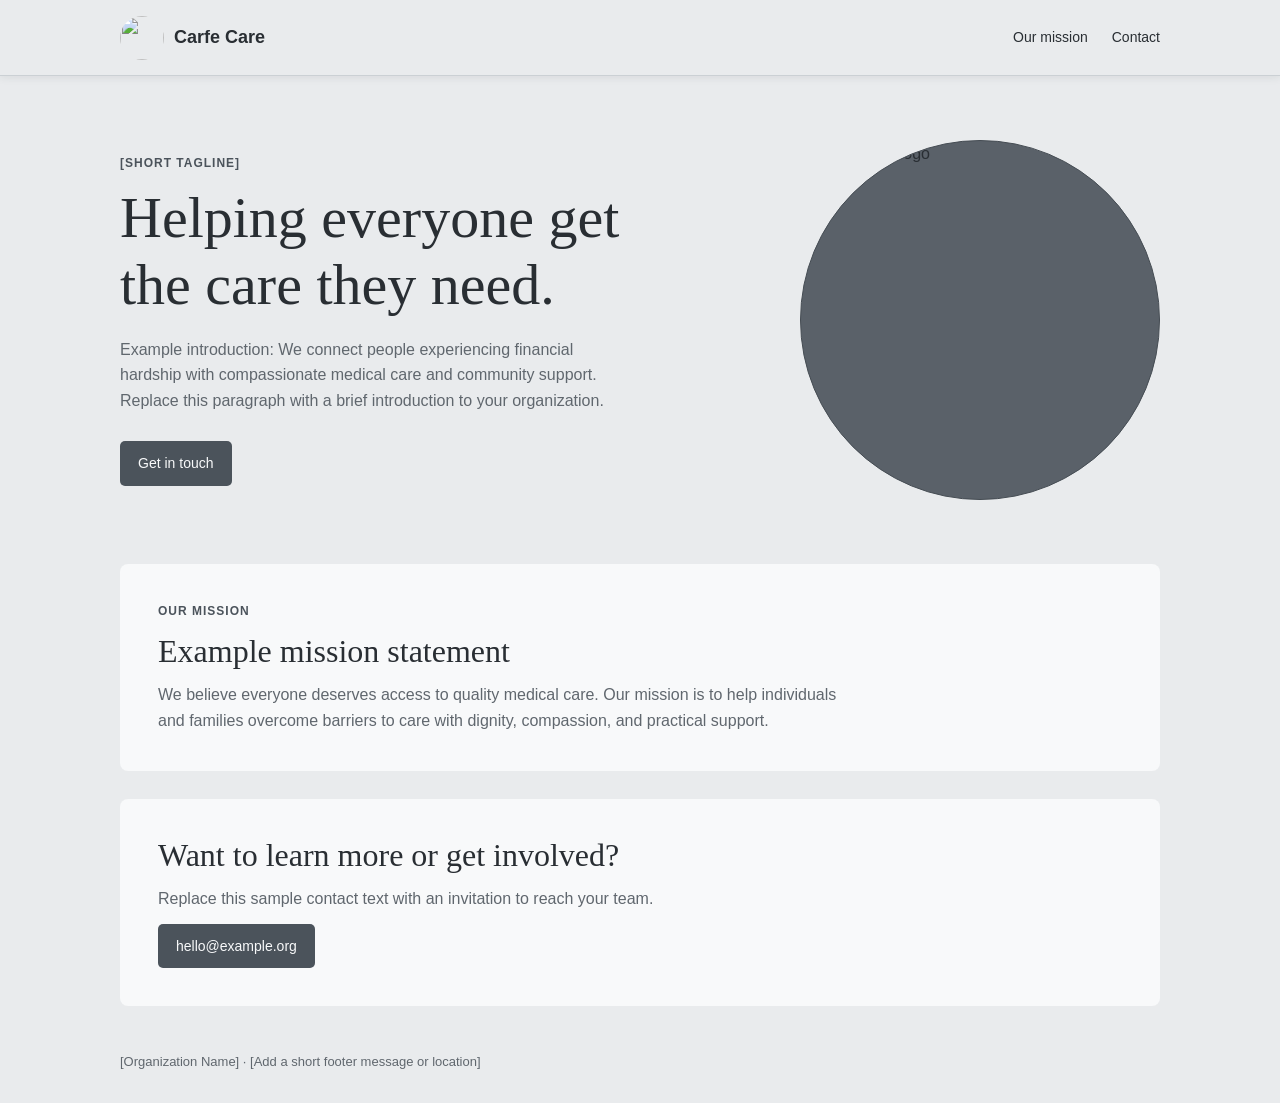
==== index.html @ 0391a75c "Add files via upload" ====
<!DOCTYPE html>
<html lang="en">
<head>
    <meta charset="UTF-8">
    <meta name="viewport" content="width=device-width, initial-scale=1.0">
    <meta name="description" content="Example nonprofit homepage. Replace this description with your organization's introduction.">
    <title>Carfe Care | Home</title>
    <link rel="stylesheet" href="styles.css">
    <script src="script.js" defer></script>
</head>
<body>
    <header class="site-header">
        <a class="site-name" href="#home">
            <img class="site-logo" src="assets/CarfeCareLogo.jpg" alt="" width="44" height="44">
            <span>Carfe Care</span>
        </a>
        <nav aria-label="Main navigation">
            <a href="#mission">Our mission</a>
            <a href="#contact">Contact</a>
        </nav>
    </header>

    <main>
        <section class="intro" id="home">
            <div class="intro-copy">
                <p class="eyebrow">[Short tagline]</p>
                <h1>Helping everyone get the care they need.</h1>
                <p>
                    Example introduction: We connect people experiencing financial
                    hardship with compassionate medical care and community support.
                    Replace this paragraph with a brief introduction to your organization.
                </p>
                <a class="button" href="#contact">Get in touch</a>
            </div>

            <div class="logo-area">
                <div class="logo-frame">
                    <img
                        class="logo-image"
                        src="assets/CarfeCareLogo.jpg"
                        alt="Carfe Care logo"
                        width="720"
                        height="720">
                </div>
            </div>
        </section>

        <section class="mission" id="mission">
            <p class="eyebrow">Our mission</p>
            <h2>Example mission statement</h2>
            <p>
                We believe everyone deserves access to quality medical care.
                Our mission is to help individuals and families overcome barriers
                to care with dignity, compassion, and practical support.
            </p>
        </section>

        <section class="contact" id="contact">
            <h2>Want to learn more or get involved?</h2>
            <p>Replace this sample contact text with an invitation to reach your team.</p>
            <!-- Replace the sample email address with your organization's email. -->
            <a class="button" href="mailto:hello@example.org">hello@example.org</a>
        </section>
    </main>

    <footer>
        <p>[Organization Name] · [Add a short footer message or location]</p>
    </footer>
</body>
</html>
---- styles.css ----
/* Change these colors and styles to match your organization. */
:root {
    --color-text: #292e33;
    --color-muted: #60676e;
    --color-primary: #4b535b;
    --color-background: #e9ebed;
    --color-surface: #f8f9fa;
    --color-highlight: #5a6169;
    --color-logo-border: #454c53;
    --font-body: Arial, sans-serif;
}

* {
    box-sizing: border-box;
}

html {
    scroll-behavior: smooth;
}

body {
    margin: 0;
    background: var(--color-background);
    color: var(--color-text);
    font-family: var(--font-body);
    line-height: 1.6;
}

.site-header,
main,
footer {
    width: min(100% - 40px, 1040px);
    margin-inline: auto;
}

.site-header {
    position: sticky;
    top: 0;
    z-index: 10;
    width: 100%;
    min-height: 76px;
    display: flex;
    align-items: center;
    justify-content: space-between;
    gap: 20px;
    padding-inline: max(20px, calc((100% - 1040px) / 2));
    background: var(--color-background);
    border-bottom: 1px solid #cbd0d4;
    box-shadow: 0 2px 8px rgb(41 46 51 / 8%);
    transition: transform 180ms ease;
}

.site-header.is-hidden {
    transform: translateY(-110%);
    pointer-events: none;
}

section[id] {
    scroll-margin-top: 92px;
}

.site-name {
    display: inline-flex;
    align-items: center;
    gap: 10px;
    color: var(--color-text);
    font-size: 18px;
    font-weight: 700;
    text-decoration: none;
}

.site-logo {
    width: 44px;
    height: 44px;
    border-radius: 50%;
    object-fit: cover;
}

nav {
    display: flex;
    gap: 24px;
}

nav a {
    color: var(--color-text);
    font-size: 14px;
    text-decoration: none;
}

nav a:hover {
    color: var(--color-primary);
}

.intro {
    min-height: 480px;
    display: grid;
    grid-template-columns: 1.1fr .9fr;
    align-items: center;
    gap: 56px;
    padding-block: 64px;
}

.intro-copy {
    max-width: 500px;
}

.eyebrow {
    margin: 0 0 12px;
    color: var(--color-primary);
    font-size: 12px;
    font-weight: 700;
    letter-spacing: 1px;
    text-transform: uppercase;
}

h1,
h2,
p {
    margin-top: 0;
}

h1,
h2 {
    font-family: Georgia, "Times New Roman", serif;
    font-weight: 400;
    line-height: 1.15;
}

h1 {
    margin-bottom: 18px;
    font-size: clamp(38px, 5vw, 58px);
}

.intro-copy > p:not(.eyebrow),
.mission > p:last-child,
.contact > p {
    color: var(--color-muted);
}

.button {
    display: inline-block;
    margin-top: 12px;
    padding: 11px 18px;
    border: 0;
    border-radius: 5px;
    background: var(--color-primary);
    color: var(--color-surface);
    cursor: pointer;
    font: inherit;
    font-size: 14px;
    text-decoration: none;
}

.button:hover {
    background: #343a40;
}

.logo-area {
    width: 100%;
    max-width: 360px;
    justify-self: end;
}

.logo-frame {
    width: 100%;
    aspect-ratio: 1;
    overflow: hidden;
    border: 1px solid var(--color-logo-border);
    border-radius: 50%;
    background: var(--color-highlight);
}

.logo-image {
    display: block;
    width: 100%;
    height: 100%;
    border-radius: 50%;
    object-fit: contain;
}

.mission,
.contact {
    margin-bottom: 28px;
    padding: 38px;
    border-radius: 8px;
    background: var(--color-surface);
}

.mission h2,
.contact h2 {
    margin-bottom: 12px;
    font-size: 32px;
}

.mission > p:last-child,
.contact > p {
    max-width: 680px;
    margin-bottom: 0;
}

footer {
    padding-block: 18px 30px;
    color: var(--color-muted);
    font-size: 13px;
}

footer p {
    margin-bottom: 0;
}

@media (max-width: 700px) {
    .intro {
        min-height: 0;
        grid-template-columns: 1fr;
        gap: 32px;
        padding-block: 48px;
    }

    .logo-area {
        max-width: 420px;
        justify-self: center;
    }
}

@media (max-width: 480px) {
    .site-header,
    main,
    footer {
        width: min(100% - 32px, 1040px);
    }

    .site-header {
        padding-inline: 16px;
        min-height: 68px;
    }

    nav {
        gap: 14px;
    }

    nav a {
        font-size: 13px;
    }

    .mission,
    .contact {
        padding: 25px;
    }
}

@media (prefers-reduced-motion: reduce) {
    html {
        scroll-behavior: auto;
    }

    .site-header {
        transition: none;
    }
}
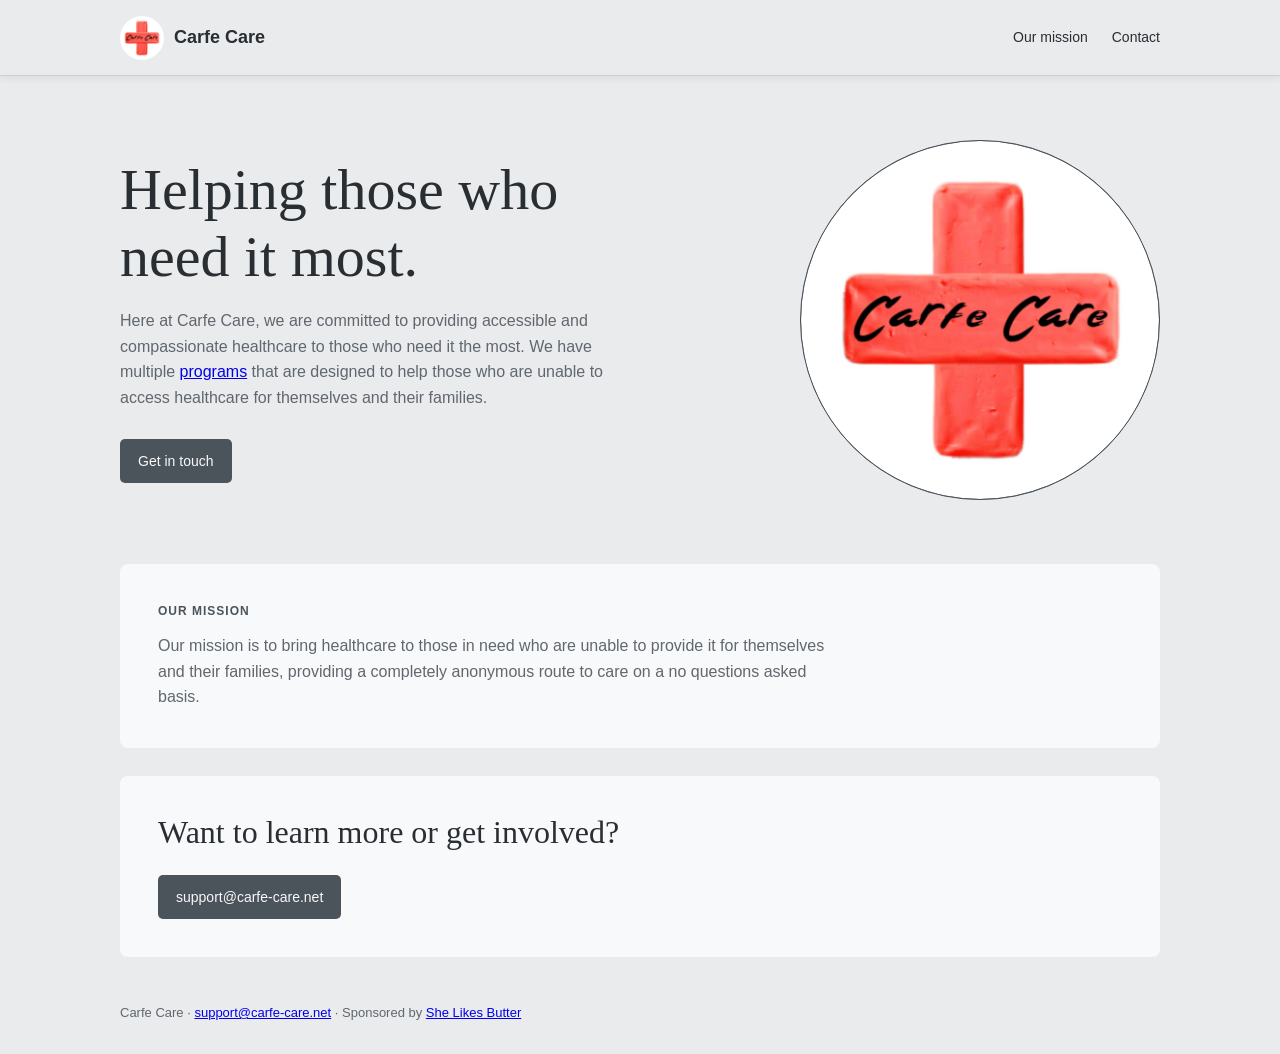
==== commit 44b25d5b: "update" ====
--- a/index.html
+++ b/index.html
@@ -7,6 +7,7 @@
     <title>Carfe Care | Home</title>
     <link rel="stylesheet" href="styles.css">
     <script src="script.js" defer></script>
+    <link rel="icon" type="image/x-icon" href="assets/CarfeCareLogo.png">
 </head>
 <body>
     <header class="site-header">
@@ -23,12 +24,14 @@
     <main>
         <section class="intro" id="home">
             <div class="intro-copy">
-                <p class="eyebrow">[Short tagline]</p>
-                <h1>Helping everyone get the care they need.</h1>
+                <h1>Helping those who need it most.</h1>
                 <p>
-                    Example introduction: We connect people experiencing financial
-                    hardship with compassionate medical care and community support.
-                    Replace this paragraph with a brief introduction to your organization.
+                    Here at Carfe Care, we are committed to
+                    providing accessible and compassionate healthcare
+                    to those who need it the most. We have multiple 
+                    <a href="pages/programs.html">programs</a> that are designed
+                    to help those who are unable to access
+                    healthcare for themselves and their families.
                 </p>
                 <a class="button" href="#contact">Get in touch</a>
             </div>
@@ -47,24 +50,22 @@
 
         <section class="mission" id="mission">
             <p class="eyebrow">Our mission</p>
-            <h2>Example mission statement</h2>
             <p>
-                We believe everyone deserves access to quality medical care.
-                Our mission is to help individuals and families overcome barriers
-                to care with dignity, compassion, and practical support.
+                Our mission is to bring healthcare to those in need who are unable to 
+                provide it for themselves and their families, providing a completely anonymous 
+                route to care on a no questions asked basis.
             </p>
         </section>
 
         <section class="contact" id="contact">
             <h2>Want to learn more or get involved?</h2>
-            <p>Replace this sample contact text with an invitation to reach your team.</p>
             <!-- Replace the sample email address with your organization's email. -->
-            <a class="button" href="mailto:hello@example.org">hello@example.org</a>
+            <a class="button" href="mailto:support@carfe-care.net">support@carfe-care.net</a>
         </section>
     </main>
 
     <footer>
-        <p>[Organization Name] · [Add a short footer message or location]</p>
+        <p>Carfe Care · <a href="mailto:support@carfe-care.net">support@carfe-care.net</a> · Sponsored by <a href="https://shelikesbutter.mystrikingly.com/">She Likes Butter</a></p>
     </footer>
 </body>
 </html>
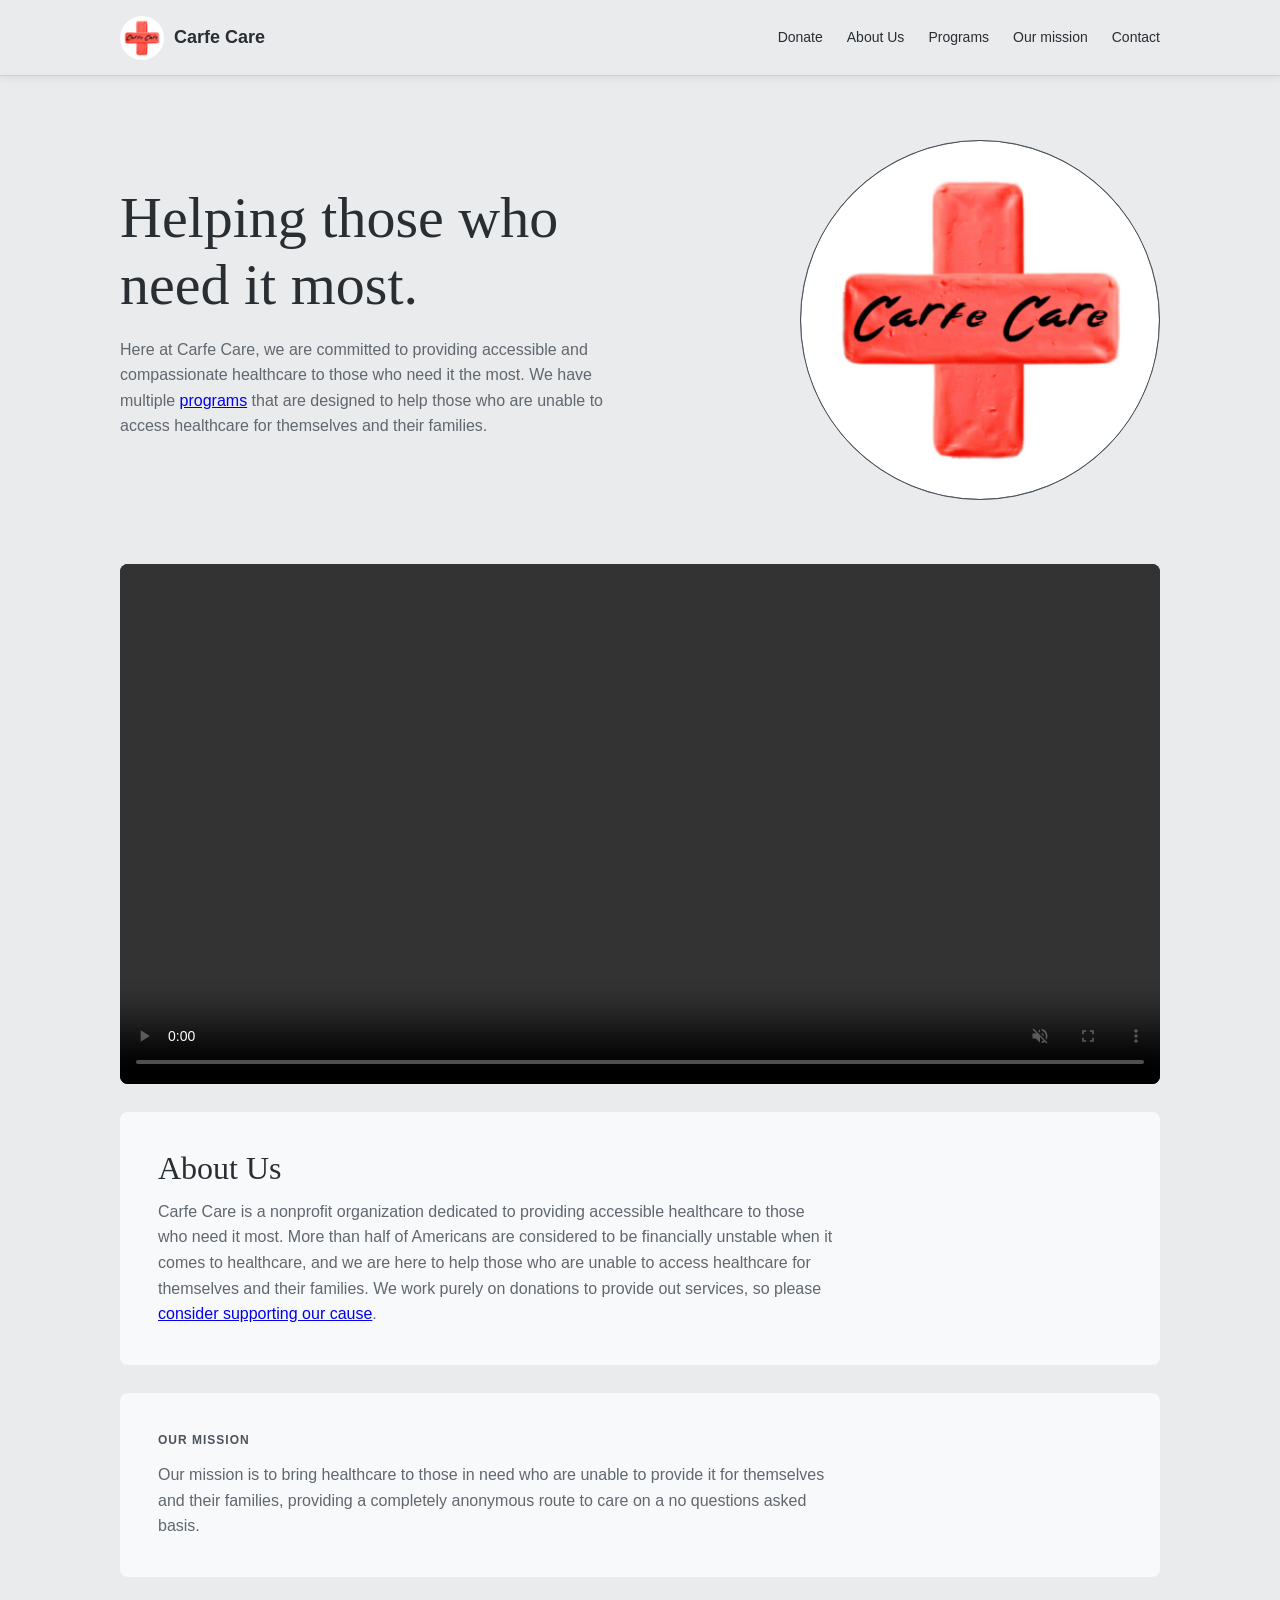
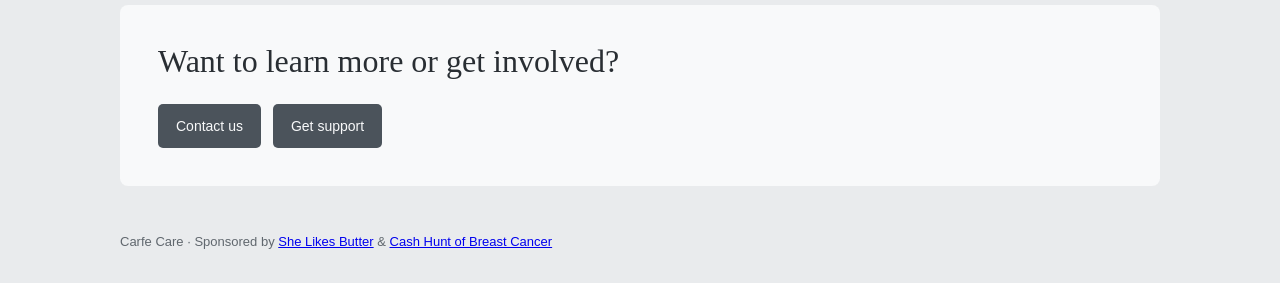
==== commit b9145683: "Add files via upload" ====
--- a/index.html
+++ b/index.html
@@ -16,6 +16,9 @@
             <span>Carfe Care</span>
         </a>
         <nav aria-label="Main navigation">
+            <a href="pages/donate.html">Donate</a>
+            <a href="#about">About Us</a>
+            <a href="pages/programs.html">Programs</a>
             <a href="#mission">Our mission</a>
             <a href="#contact">Contact</a>
         </nav>
@@ -33,7 +36,6 @@
                     to help those who are unable to access
                     healthcare for themselves and their families.
                 </p>
-                <a class="button" href="#contact">Get in touch</a>
             </div>
 
             <div class="logo-area">
@@ -48,6 +50,25 @@
             </div>
         </section>
 
+        <section class="home-video-section" aria-label="Carfe Care video">
+            <video class="home-video" autoplay muted loop playsinline controls preload="metadata" aria-label="Carfe Care video">
+                <source src="assets/vid.mp4" type="video/mp4">
+                Your browser does not support HTML video.
+            </video>
+        </section>
+
+        <section class="about" id="about">
+            <h2>About Us</h2>
+            <p>
+                Carfe Care is a nonprofit organization dedicated to providing 
+                accessible healthcare to those who need it most. More than half of 
+                Americans are considered to be financially unstable when it comes to 
+                healthcare, and we are here to help those who are unable to access 
+                healthcare for themselves and their families. We work purely on 
+                donations to provide out services, so please <a href="pages/donate.html">consider supporting our cause</a>.
+            </p>
+        </section>
+
         <section class="mission" id="mission">
             <p class="eyebrow">Our mission</p>
             <p>
@@ -59,13 +80,16 @@
 
         <section class="contact" id="contact">
             <h2>Want to learn more or get involved?</h2>
-            <!-- Replace the sample email address with your organization's email. -->
-            <a class="button" href="mailto:support@carfe-care.net">support@carfe-care.net</a>
+            <div class="button-group">
+                <a class="button" href="pages/contact.html">Contact us</a>
+                <a class="button button" href="pages/get-support.html">Get support</a>
+            </div>
         </section>
     </main>
 
     <footer>
-        <p>Carfe Care · <a href="mailto:support@carfe-care.net">support@carfe-care.net</a> · Sponsored by <a href="https://shelikesbutter.mystrikingly.com/">She Likes Butter</a></p>
+        <p>Carfe Care · Sponsored by <a href="https://shelikesbutter.mystrikingly.com/" target="_blank">She Likes Butter</a> 
+            & <a href="pages/idk.html">Cash Hunt of Breast Cancer</a></p>
     </footer>
 </body>
 </html>
--- a/styles.css
+++ b/styles.css
@@ -104,6 +104,20 @@
     max-width: 500px;
 }
 
+.home-video-section {
+    margin-bottom: 28px;
+}
+
+.home-video {
+    display: block;
+    width: 100%;
+    max-height: 520px;
+    margin-inline: auto;
+    border-radius: 8px;
+    background: var(--color-text);
+    object-fit: contain;
+}
+
 .eyebrow {
     margin: 0 0 12px;
     color: var(--color-primary);
@@ -132,6 +146,7 @@
 }
 
 .intro-copy > p:not(.eyebrow),
+.about > p:last-child,
 .mission > p:last-child,
 .contact > p {
     color: var(--color-muted);
@@ -155,6 +170,234 @@
     background: #343a40;
 }
 
+.button-secondary {
+    background: var(--color-highlight);
+}
+
+.button-secondary:hover {
+    background: var(--color-primary);
+}
+
+.button-group {
+    display: flex;
+    flex-wrap: wrap;
+    gap: 12px;
+}
+
+.page-content {
+    margin-block: 64px 28px;
+    padding: 38px;
+    border-radius: 8px;
+    background: var(--color-surface);
+}
+
+.page-content > p:last-child {
+    max-width: 680px;
+    margin-bottom: 0;
+    color: var(--color-muted);
+}
+
+.page-content.support-page {
+    margin-block: 20px;
+    padding: 24px;
+    text-align: center;
+}
+
+.support-page h1 {
+    margin-bottom: 12px;
+}
+
+.support-image {
+    display: block;
+    width: auto;
+    max-width: min(100%, 320px);
+    max-height: min(30vh, 300px);
+    max-height: min(30svh, 300px);
+    margin-inline: auto;
+    object-fit: contain;
+}
+
+.program-intro {
+    max-width: 680px;
+    margin-bottom: 28px;
+    color: var(--color-muted);
+}
+
+.program-list {
+    display: grid;
+    grid-template-columns: 1fr;
+    gap: 18px;
+}
+
+.program-card {
+    padding: 24px;
+    border: 1px solid #d5d9dc;
+    border-radius: 8px;
+    background: var(--color-background);
+}
+
+.program-card-featured {
+    display: grid;
+    grid-template-columns: minmax(0, 1fr) minmax(120px, 180px);
+    align-items: center;
+    gap: 24px;
+}
+
+.program-image {
+    display: block;
+    width: 100%;
+    max-height: 180px;
+    border-radius: 8px;
+    object-fit: contain;
+}
+
+.program-card h2 {
+    margin-bottom: 12px;
+    font-size: 24px;
+}
+
+.program-card p {
+    margin-bottom: 0;
+    color: var(--color-muted);
+}
+
+.contact-intro {
+    max-width: 680px;
+    color: var(--color-muted);
+}
+
+.contact-layout {
+    display: grid;
+    grid-template-columns: minmax(0, .8fr) minmax(0, 1.2fr);
+    gap: 24px;
+    margin-top: 28px;
+}
+
+.contact-details,
+.contact-form-area {
+    padding: 24px;
+    border-radius: 8px;
+    background: var(--color-background);
+}
+
+.contact-details h2,
+.contact-form-area h2 {
+    margin-bottom: 12px;
+    font-size: 26px;
+}
+
+.contact-details dl {
+    margin: 0;
+}
+
+.contact-details dt {
+    font-weight: 700;
+}
+
+.contact-details dd {
+    margin: 0 0 16px;
+}
+
+.contact-details dd a {
+    color: inherit;
+}
+
+.contact-note {
+    color: var(--color-muted);
+    font-size: 14px;
+}
+
+.donation-notice {
+    max-width: 680px;
+    margin-block: 24px;
+    padding: 14px 16px;
+    border-left: 4px solid var(--color-highlight);
+    border-radius: 4px;
+    background: var(--color-background);
+    color: var(--color-muted);
+}
+
+.donation-form {
+    max-width: 560px;
+}
+
+.donation-amount-control {
+    position: relative;
+    display: grid;
+    grid-template-columns: minmax(0, 1fr) 38px;
+}
+
+.donation-amount-control input[type="number"] {
+    min-width: 0;
+    padding-left: 28px;
+    border-radius: 5px 0 0 5px;
+    appearance: textfield;
+}
+
+.donation-currency-symbol {
+    position: absolute;
+    top: 50%;
+    left: 12px;
+    z-index: 1;
+    transform: translateY(-50%);
+    color: var(--color-muted);
+    pointer-events: none;
+}
+
+.donation-amount-control input[type="number"]::-webkit-inner-spin-button,
+.donation-amount-control input[type="number"]::-webkit-outer-spin-button {
+    margin: 0;
+    -webkit-appearance: none;
+}
+
+.donation-stepper {
+    display: grid;
+    grid-template-rows: 1fr 1fr;
+}
+
+.donation-stepper button {
+    padding: 0 6px;
+    border: 1px solid #b8bec3;
+    background: var(--color-surface);
+    color: var(--color-text);
+    cursor: pointer;
+    line-height: 1;
+}
+
+.donation-stepper button:first-child {
+    border-radius: 0 5px 0 0;
+}
+
+.donation-stepper button:last-child {
+    margin-top: -1px;
+    border-radius: 0 0 5px 0;
+}
+
+.form-field {
+    margin-bottom: 16px;
+}
+
+.form-field label {
+    display: block;
+    margin-bottom: 6px;
+    font-weight: 700;
+}
+
+.form-field input,
+.form-field textarea {
+    width: 100%;
+    padding: 10px 12px;
+    border: 1px solid #b8bec3;
+    border-radius: 5px;
+    background: var(--color-surface);
+    color: var(--color-text);
+    font: inherit;
+}
+
+.form-field textarea {
+    resize: vertical;
+}
+
 .logo-area {
     width: 100%;
     max-width: 360px;
@@ -178,6 +421,7 @@
     object-fit: contain;
 }
 
+.about,
 .mission,
 .contact {
     margin-bottom: 28px;
@@ -186,12 +430,14 @@
     background: var(--color-surface);
 }
 
+.about h2,
 .mission h2,
 .contact h2 {
     margin-bottom: 12px;
     font-size: 32px;
 }
 
+.about > p:last-child,
 .mission > p:last-child,
 .contact > p {
     max-width: 680px;
@@ -216,10 +462,15 @@
         padding-block: 48px;
     }
 
+    .contact-layout {
+        grid-template-columns: 1fr;
+    }
+
     .logo-area {
         max-width: 420px;
         justify-self: center;
     }
+
 }
 
 @media (max-width: 480px) {
@@ -242,9 +493,20 @@
         font-size: 13px;
     }
 
+    .about,
     .mission,
-    .contact {
+    .contact,
+    .page-content {
         padding: 25px;
+    }
+
+    .program-card-featured {
+        grid-template-columns: 1fr;
+        gap: 16px;
+    }
+
+    .program-image {
+        max-height: 160px;
     }
 }
 
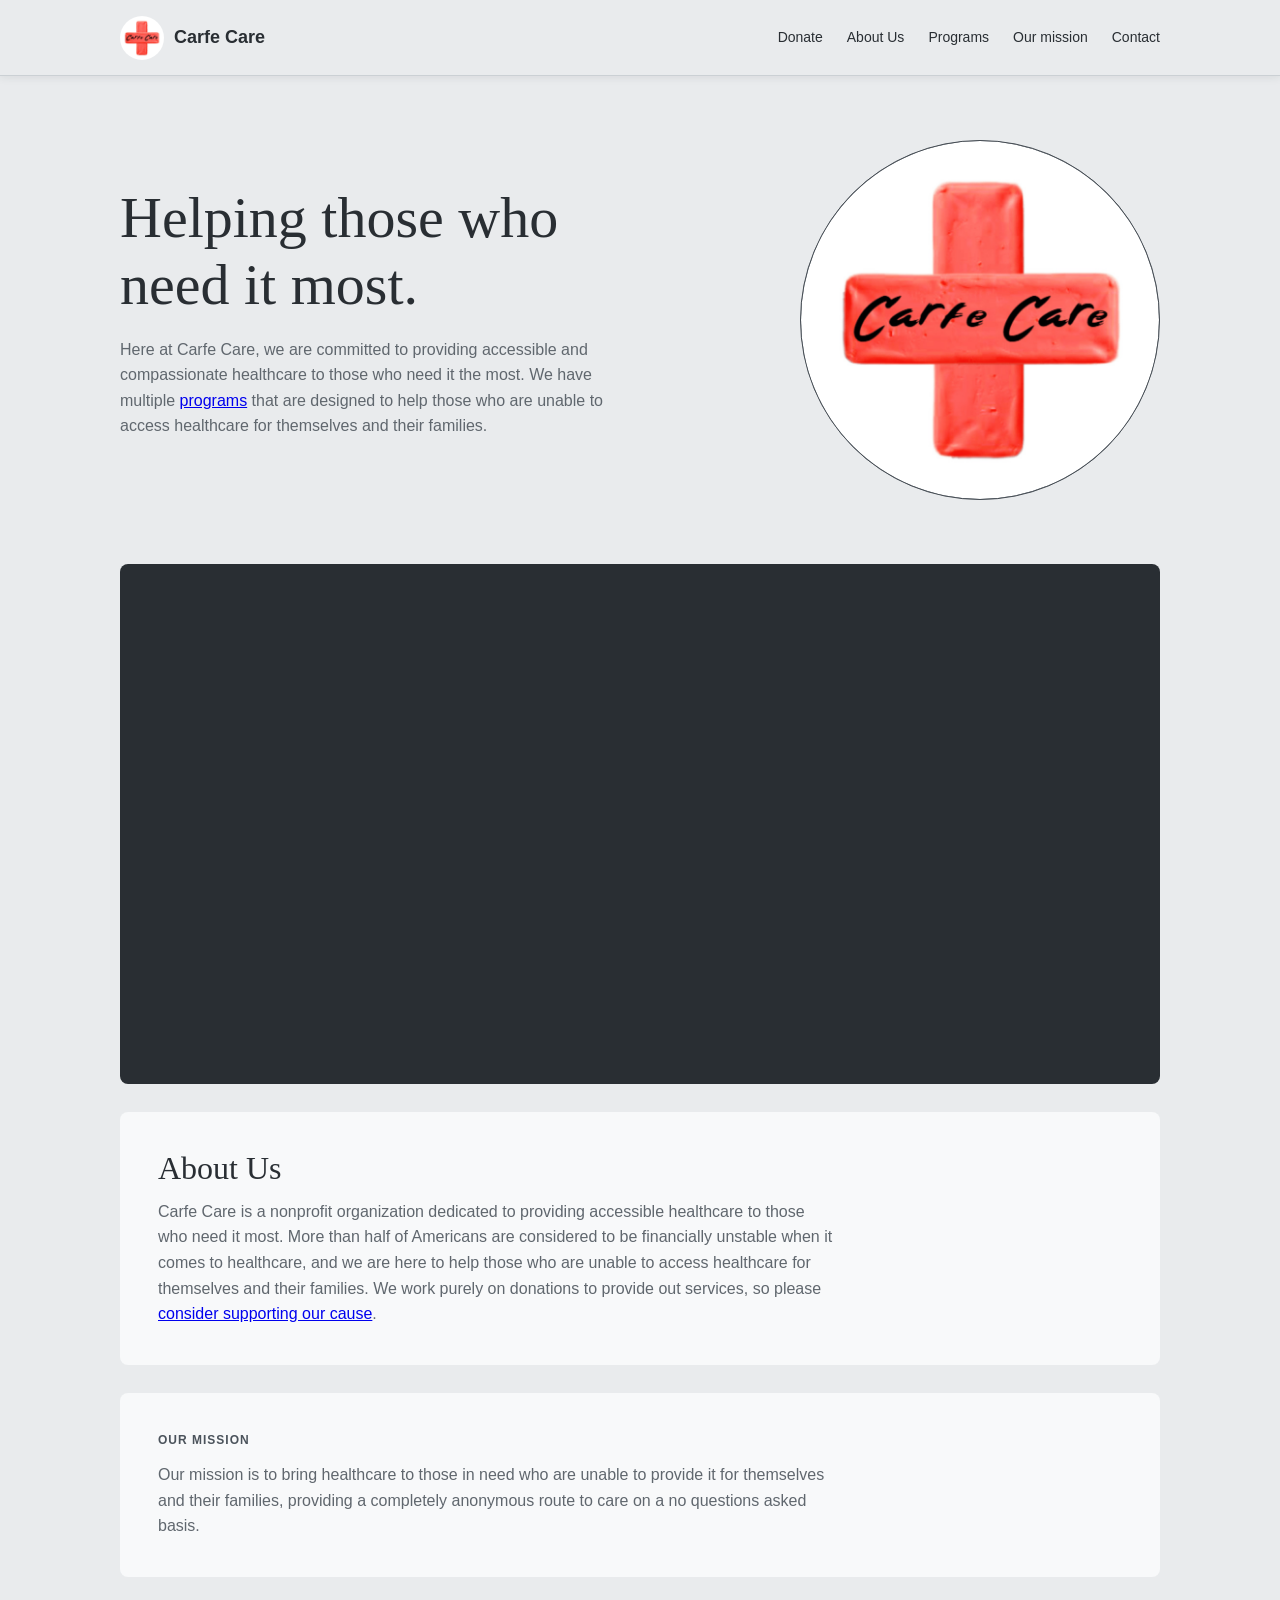
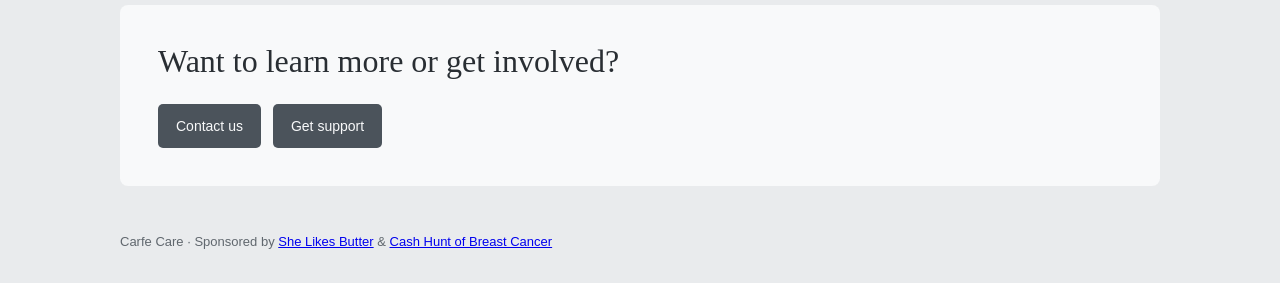
==== commit ec0a8443: "Remove controls from video frame" ====
--- a/index.html
+++ b/index.html
@@ -51,7 +51,7 @@
         </section>
 
         <section class="home-video-section" aria-label="Carfe Care video">
-            <video class="home-video" autoplay muted loop playsinline controls preload="metadata" aria-label="Carfe Care video">
+            <video class="home-video" autoplay muted loop playsinline preload="metadata" aria-label="Carfe Care video">
                 <source src="assets/vid.mp4" type="video/mp4">
                 Your browser does not support HTML video.
             </video>
